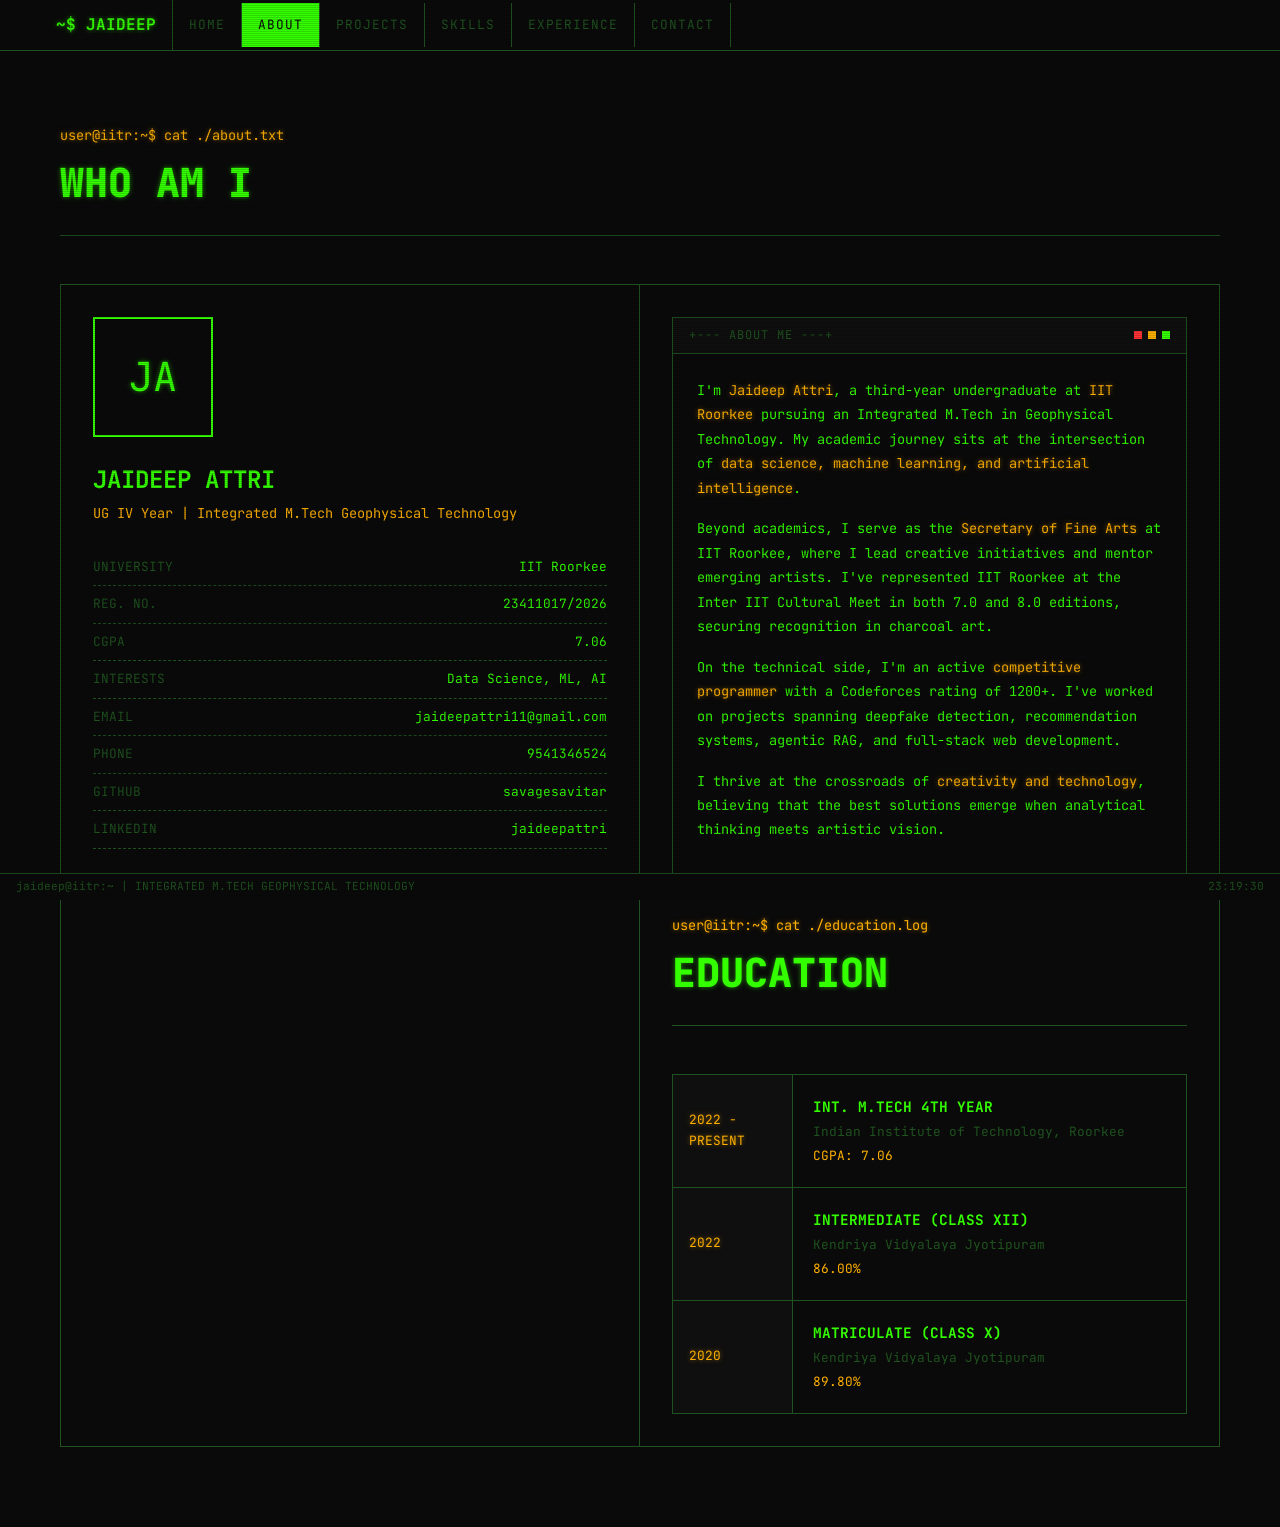
==== about.html @ a94e3000 "Initial portfolio - Terminal CLI design" ====
<!DOCTYPE html>
<html lang="en">
<head>
  <meta charset="UTF-8">
  <meta name="viewport" content="width=device-width, initial-scale=1.0">
  <title>ABOUT | Jaideep Attri</title>
  <link rel="stylesheet" href="css/style.css">
</head>
<body>
  <div class="crt-overlay"></div>

  <nav class="nav">
    <div class="nav-inner">
      <a href="index.html" class="nav-logo">~$ JAIDEEP</a>
      <ul class="nav-links">
        <li><a href="index.html">HOME</a></li>
        <li><a href="about.html" class="active">ABOUT</a></li>
        <li><a href="projects.html">PROJECTS</a></li>
        <li><a href="skills.html">SKILLS</a></li>
        <li><a href="experience.html">EXPERIENCE</a></li>
        <li><a href="contact.html">CONTACT</a></li>
      </ul>
      <button class="nav-hamburger">≡</button>
    </div>
  </nav>

  <main class="main">
    <section class="section">
      <div class="section-header">
        <div class="section-prompt">user@iitr:~$ cat ./about.txt</div>
        <h2 class="section-title">WHO AM I</h2>
        <div class="section-divider"></div>
      </div>

      <div class="about-grid">
        <div class="about-left">
          <div class="about-avatar">JA</div>
          <div class="about-name">JAIDEEP ATTRI</div>
          <div class="about-role">UG IV Year | Integrated M.Tech Geophysical Technology</div>

          <div class="about-info-row">
            <span class="about-info-label">UNIVERSITY</span>
            <span class="about-info-value">IIT Roorkee</span>
          </div>
          <div class="about-info-row">
            <span class="about-info-label">REG. NO.</span>
            <span class="about-info-value">23411017/2026</span>
          </div>
          <div class="about-info-row">
            <span class="about-info-label">CGPA</span>
            <span class="about-info-value">7.06</span>
          </div>
          <div class="about-info-row">
            <span class="about-info-label">INTERESTS</span>
            <span class="about-info-value">Data Science, ML, AI</span>
          </div>
          <div class="about-info-row">
            <span class="about-info-label">EMAIL</span>
            <span class="about-info-value">jaideepattri11@gmail.com</span>
          </div>
          <div class="about-info-row">
            <span class="about-info-label">PHONE</span>
            <span class="about-info-value">9541346524</span>
          </div>
          <div class="about-info-row">
            <span class="about-info-label">GITHUB</span>
            <a href="https://github.com/savagesavitar" target="_blank" class="about-info-value" style="text-decoration:none;">savagesavitar</a>
          </div>
          <div class="about-info-row">
            <span class="about-info-label">LINKEDIN</span>
            <a href="https://www.linkedin.com/in/jaideepattri/" target="_blank" class="about-info-value" style="text-decoration:none;">jaideepattri</a>
          </div>
        </div>

        <div class="about-right">
          <div class="card">
            <div class="card-header">
              <span class="card-header-title">+--- ABOUT ME ---+</span>
              <div class="card-header-dots"><span></span><span></span><span></span></div>
            </div>
            <div class="card-body about-text">
              <p>
                I'm <span class="highlight">Jaideep Attri</span>, a third-year undergraduate at
                <span class="highlight">IIT Roorkee</span> pursuing an Integrated M.Tech in
                Geophysical Technology. My academic journey sits at the intersection of
                <span class="highlight">data science, machine learning, and artificial intelligence</span>.
              </p>
              <p>
                Beyond academics, I serve as the <span class="highlight">Secretary of Fine Arts</span> at
                IIT Roorkee, where I lead creative initiatives and mentor emerging artists. I've represented
                IIT Roorkee at the Inter IIT Cultural Meet in both 7.0 and 8.0 editions, securing recognition
                in charcoal art.
              </p>
              <p>
                On the technical side, I'm an active <span class="highlight">competitive programmer</span>
                with a Codeforces rating of 1200+. I've worked on projects spanning deepfake detection,
                recommendation systems, agentic RAG, and full-stack web development.
              </p>
              <p>
                I thrive at the crossroads of <span class="highlight">creativity and technology</span>,
                believing that the best solutions emerge when analytical thinking meets artistic vision.
              </p>
            </div>
          </div>

          <!-- Education Section -->
          <div style="margin-top: 32px;">
            <div class="section-header">
              <div class="section-prompt">user@iitr:~$ cat ./education.log</div>
              <h2 class="section-title">EDUCATION</h2>
              <div class="section-divider"></div>
            </div>

            <div class="edu-timeline">
              <div class="edu-item">
                <div class="edu-year">2022 - PRESENT</div>
                <div class="edu-details">
                  <div class="edu-degree">Int. M.Tech 4th Year</div>
                  <div class="edu-institution">Indian Institute of Technology, Roorkee</div>
                  <div class="edu-grade">CGPA: 7.06</div>
                </div>
              </div>
              <div class="edu-item">
                <div class="edu-year">2022</div>
                <div class="edu-details">
                  <div class="edu-degree">Intermediate (Class XII)</div>
                  <div class="edu-institution">Kendriya Vidyalaya Jyotipuram</div>
                  <div class="edu-grade">86.00%</div>
                </div>
              </div>
              <div class="edu-item">
                <div class="edu-year">2020</div>
                <div class="edu-details">
                  <div class="edu-degree">Matriculate (Class X)</div>
                  <div class="edu-institution">Kendriya Vidyalaya Jyotipuram</div>
                  <div class="edu-grade">89.80%</div>
                </div>
              </div>
            </div>
          </div>
        </div>
      </div>
    </section>
  </main>

  <div class="status-line">
    <span>jaideep@iitr:~ | INTEGRATED M.TECH GEOPHYSICAL TECHNOLOGY</span>
    <span id="status-time"></span>
  </div>

  <script src="js/main.js"></script>
</body>
</html>
---- css/style.css ----
@import url('https://fonts.googleapis.com/css2?family=JetBrains+Mono:wght@100;200;300;400;500;600;700;800&family=Press+Start+2P&display=swap');

:root {
  --bg: #0a0a0a;
  --bg-alt: #0f0f0f;
  --primary: #33ff00;
  --secondary: #ffb000;
  --muted: #1f521f;
  --accent: #33ff00;
  --error: #ff3333;
  --border: #1f521f;
  --text-glow: 0 0 5px rgba(51, 255, 0, 0.5);
  --amber-glow: 0 0 5px rgba(255, 176, 0, 0.5);
}

* {
  margin: 0;
  padding: 0;
  box-sizing: border-box;
}

::selection {
  background: var(--primary);
  color: var(--bg);
}

html {
  scroll-behavior: smooth;
}

body {
  font-family: 'JetBrains Mono', monospace;
  background: var(--bg);
  color: var(--primary);
  min-height: 100vh;
  overflow-x: hidden;
  line-height: 1.6;
}

/* CRT Overlay */
.crt-overlay {
  position: fixed;
  top: 0;
  left: 0;
  width: 100%;
  height: 100%;
  pointer-events: none;
  z-index: 9999;
  background: repeating-linear-gradient(
    0deg,
    rgba(0, 0, 0, 0.15) 0px,
    rgba(0, 0, 0, 0.15) 1px,
    transparent 1px,
    transparent 2px
  );
}

/* Scrollbar */
::-webkit-scrollbar {
  width: 8px;
}

::-webkit-scrollbar-track {
  background: var(--bg);
  border-left: 1px solid var(--border);
}

::-webkit-scrollbar-thumb {
  background: var(--muted);
  border: 1px solid var(--border);
}

::-webkit-scrollbar-thumb:hover {
  background: var(--primary);
}

/* ====== NAVIGATION ====== */
.nav {
  position: fixed;
  top: 0;
  left: 0;
  width: 100%;
  background: var(--bg);
  border-bottom: 1px solid var(--border);
  z-index: 1000;
  padding: 0;
}

.nav-inner {
  max-width: 1200px;
  margin: 0 auto;
  display: flex;
  align-items: center;
  justify-content: space-between;
  padding: 0;
}

.nav-logo {
  font-size: 1rem;
  font-weight: 700;
  color: var(--primary);
  text-shadow: var(--text-glow);
  padding: 12px 16px;
  border-right: 1px solid var(--border);
  text-decoration: none;
  white-space: nowrap;
}

.nav-links {
  display: flex;
  list-style: none;
  gap: 0;
  flex: 1;
  overflow-x: auto;
}

.nav-links a {
  display: block;
  padding: 12px 16px;
  color: var(--muted);
  text-decoration: none;
  font-size: 0.8rem;
  text-transform: uppercase;
  letter-spacing: 1px;
  border-right: 1px solid var(--border);
  transition: all 0.15s;
  white-space: nowrap;
}

.nav-links a:hover,
.nav-links a.active {
  color: var(--bg);
  background: var(--primary);
  text-shadow: none;
}

.nav-hamburger {
  display: none;
  padding: 12px 16px;
  color: var(--primary);
  cursor: pointer;
  font-size: 1.2rem;
  border-left: 1px solid var(--border);
  background: none;
  border-top: none;
  border-right: none;
  border-bottom: none;
  font-family: 'JetBrains Mono', monospace;
}

/* ====== MAIN CONTENT ====== */
.main {
  margin-top: 45px;
  min-height: calc(100vh - 45px);
}

/* ====== HERO SECTION ====== */
.hero {
  min-height: calc(100vh - 45px);
  display: flex;
  align-items: center;
  justify-content: center;
  padding: 40px 20px;
  position: relative;
}

.hero-content {
  max-width: 900px;
  width: 100%;
}

.hero-prompt {
  color: var(--secondary);
  font-size: 1rem;
  margin-bottom: 8px;
  text-shadow: var(--amber-glow);
}

.hero-cmd {
  color: var(--muted);
  font-size: 0.9rem;
  margin-bottom: 24px;
}

.hero h1 {
  font-size: clamp(2rem, 6vw, 4rem);
  font-weight: 800;
  color: var(--primary);
  text-shadow: var(--text-glow);
  text-transform: uppercase;
  line-height: 1.1;
  margin-bottom: 8px;
}

.hero-subtitle {
  font-size: clamp(0.9rem, 2vw, 1.2rem);
  color: var(--secondary);
  text-shadow: var(--amber-glow);
  margin-bottom: 32px;
  min-height: 1.5em;
}

.hero-subtitle .cursor {
  display: inline-block;
  width: 10px;
  height: 1.2em;
  background: var(--secondary);
  vertical-align: text-bottom;
  animation: blink 1s step-end infinite;
}

.hero-ascii {
  font-size: clamp(0.35rem, 0.8vw, 0.65rem);
  line-height: 1.1;
  color: var(--muted);
  margin-bottom: 40px;
  white-space: pre;
  overflow: hidden;
}

.hero-stats {
  display: grid;
  grid-template-columns: repeat(auto-fit, minmax(180px, 1fr));
  gap: 0;
  margin-bottom: 40px;
  border: 1px solid var(--border);
}

.hero-stat {
  padding: 16px;
  border-right: 1px solid var(--border);
}

.hero-stat:last-child {
  border-right: none;
}

.hero-stat-label {
  font-size: 0.7rem;
  color: var(--muted);
  text-transform: uppercase;
  letter-spacing: 1px;
  margin-bottom: 4px;
}

.hero-stat-value {
  font-size: 1.1rem;
  color: var(--primary);
  text-shadow: var(--text-glow);
  font-weight: 700;
}

.hero-actions {
  display: flex;
  gap: 0;
  flex-wrap: wrap;
}

.btn {
  font-family: 'JetBrains Mono', monospace;
  font-size: 0.85rem;
  padding: 12px 24px;
  border: 1px solid var(--border);
  background: transparent;
  color: var(--primary);
  cursor: pointer;
  text-transform: uppercase;
  letter-spacing: 1px;
  text-decoration: none;
  transition: all 0.15s;
  display: inline-flex;
  align-items: center;
  gap: 8px;
}

.btn:hover {
  background: var(--primary);
  color: var(--bg);
  text-shadow: none;
}

.btn-primary {
  background: var(--primary);
  color: var(--bg);
}

.btn-primary:hover {
  background: transparent;
  color: var(--primary);
  text-shadow: var(--text-glow);
}

.btn-secondary {
  color: var(--secondary);
  border-color: var(--secondary);
}

.btn-secondary:hover {
  background: var(--secondary);
  color: var(--bg);
  text-shadow: none;
}

/* ====== SECTION LAYOUTS ====== */
.section {
  padding: 80px 20px;
  max-width: 1200px;
  margin: 0 auto;
}

.section-header {
  margin-bottom: 48px;
}

.section-prompt {
  color: var(--secondary);
  font-size: 0.85rem;
  margin-bottom: 4px;
  text-shadow: var(--amber-glow);
}

.section-title {
  font-size: clamp(1.5rem, 4vw, 2.5rem);
  font-weight: 800;
  text-transform: uppercase;
  color: var(--primary);
  text-shadow: var(--text-glow);
}

.section-divider {
  width: 100%;
  height: 1px;
  background: var(--border);
  margin: 20px 0 0 0;
}

/* ====== CARDS / WINDOWS ====== */
.card {
  border: 1px solid var(--border);
  background: var(--bg);
  transition: border-color 0.15s;
}

.card:hover {
  border-color: var(--primary);
}

.card-header {
  padding: 8px 16px;
  border-bottom: 1px solid var(--border);
  background: var(--bg-alt);
  display: flex;
  align-items: center;
  justify-content: space-between;
}

.card-header-title {
  font-size: 0.75rem;
  color: var(--muted);
  text-transform: uppercase;
  letter-spacing: 1px;
}

.card-header-dots {
  display: flex;
  gap: 6px;
}

.card-header-dots span {
  width: 8px;
  height: 8px;
  border: 1px solid var(--border);
}

.card-header-dots span:nth-child(1) { background: var(--error); border-color: var(--error); }
.card-header-dots span:nth-child(2) { background: var(--secondary); border-color: var(--secondary); }
.card-header-dots span:nth-child(3) { background: var(--primary); border-color: var(--primary); }

.card-body {
  padding: 24px;
}

/* ====== ABOUT PAGE ====== */
.about-grid {
  display: grid;
  grid-template-columns: 1fr 1fr;
  gap: 0;
  border: 1px solid var(--border);
}

.about-left {
  border-right: 1px solid var(--border);
  padding: 32px;
}

.about-right {
  padding: 32px;
}

.about-avatar {
  width: 120px;
  height: 120px;
  border: 2px solid var(--primary);
  display: flex;
  align-items: center;
  justify-content: center;
  font-size: 2.5rem;
  color: var(--primary);
  text-shadow: var(--text-glow);
  margin-bottom: 24px;
}

.about-name {
  font-size: 1.5rem;
  font-weight: 700;
  text-transform: uppercase;
  margin-bottom: 4px;
}

.about-role {
  color: var(--secondary);
  font-size: 0.85rem;
  margin-bottom: 24px;
}

.about-info-row {
  display: flex;
  justify-content: space-between;
  padding: 8px 0;
  border-bottom: 1px dashed var(--border);
  font-size: 0.8rem;
}

.about-info-label {
  color: var(--muted);
}

.about-info-value {
  color: var(--primary);
}

.about-text {
  font-size: 0.85rem;
  line-height: 1.8;
  color: var(--primary);
}

.about-text p {
  margin-bottom: 16px;
}

.about-text .highlight {
  color: var(--secondary);
  text-shadow: var(--amber-glow);
}

/* ====== EDUCATION ====== */
.edu-timeline {
  border: 1px solid var(--border);
}

.edu-item {
  display: grid;
  grid-template-columns: 120px 1fr;
  border-bottom: 1px solid var(--border);
}

.edu-item:last-child {
  border-bottom: none;
}

.edu-year {
  padding: 20px 16px;
  border-right: 1px solid var(--border);
  background: var(--bg-alt);
  font-size: 0.8rem;
  color: var(--secondary);
  text-shadow: var(--amber-glow);
  display: flex;
  align-items: center;
}

.edu-details {
  padding: 20px;
}

.edu-degree {
  font-weight: 700;
  font-size: 0.9rem;
  text-transform: uppercase;
  margin-bottom: 4px;
}

.edu-institution {
  font-size: 0.8rem;
  color: var(--muted);
  margin-bottom: 4px;
}

.edu-grade {
  font-size: 0.8rem;
  color: var(--secondary);
}

/* ====== PROJECTS ====== */
.projects-grid {
  display: grid;
  grid-template-columns: repeat(auto-fit, minmax(350px, 1fr));
  gap: 0;
  border: 1px solid var(--border);
}

.project-card {
  border: 1px solid var(--border);
  margin: -1px;
  transition: all 0.15s;
  cursor: pointer;
}

.project-card:hover {
  background: var(--bg-alt);
  border-color: var(--primary);
  z-index: 1;
  position: relative;
}

.project-card-header {
  padding: 12px 16px;
  border-bottom: 1px solid var(--border);
  display: flex;
  justify-content: space-between;
  align-items: center;
}

.project-tag {
  font-size: 0.65rem;
  padding: 2px 8px;
  border: 1px solid var(--border);
  color: var(--muted);
  text-transform: uppercase;
}

.project-tag.active {
  border-color: var(--primary);
  color: var(--primary);
}

.project-card-body {
  padding: 20px;
}

.project-title {
  font-size: 1rem;
  font-weight: 700;
  text-transform: uppercase;
  margin-bottom: 8px;
  color: var(--primary);
}

.project-org {
  font-size: 0.75rem;
  color: var(--secondary);
  margin-bottom: 12px;
}

.project-desc {
  font-size: 0.8rem;
  color: var(--muted);
  line-height: 1.6;
  margin-bottom: 16px;
}

.project-tech {
  display: flex;
  flex-wrap: wrap;
  gap: 0;
}

.project-tech span {
  font-size: 0.65rem;
  padding: 4px 10px;
  border: 1px solid var(--border);
  color: var(--primary);
}

/* ====== SKILLS ====== */
.skills-container {
  border: 1px solid var(--border);
}

.skill-category {
  border-bottom: 1px solid var(--border);
}

.skill-category:last-child {
  border-bottom: none;
}

.skill-category-header {
  padding: 16px 20px;
  display: flex;
  justify-content: space-between;
  align-items: center;
  cursor: pointer;
  transition: background 0.15s;
}

.skill-category-header:hover {
  background: var(--bg-alt);
}

.skill-category-title {
  font-size: 0.9rem;
  font-weight: 700;
  text-transform: uppercase;
}

.skill-category-toggle {
  color: var(--muted);
  transition: transform 0.2s;
}

.skill-category-toggle.open {
  transform: rotate(90deg);
}

.skill-category-body {
  padding: 0 20px 20px;
  display: grid;
  grid-template-columns: repeat(auto-fill, minmax(200px, 1fr));
  gap: 0;
}

.skill-item {
  padding: 12px 16px;
  border: 1px solid var(--border);
  margin: -1px;
  display: flex;
  align-items: center;
  gap: 12px;
  transition: all 0.15s;
}

.skill-item:hover {
  background: var(--bg-alt);
  border-color: var(--primary);
  z-index: 1;
  position: relative;
}

.skill-icon {
  color: var(--primary);
  font-size: 0.9rem;
}

.skill-name {
  font-size: 0.8rem;
}

.skill-bar-container {
  margin-top: 4px;
  height: 3px;
  background: var(--border);
  width: 100%;
}

.skill-bar {
  height: 100%;
  background: var(--primary);
  box-shadow: var(--text-glow);
  transition: width 1s ease-out;
}

/* ====== EXPERIENCE / POSITIONS ====== */
.exp-list {
  border: 1px solid var(--border);
}

.exp-item {
  border-bottom: 1px solid var(--border);
  padding: 24px;
  transition: background 0.15s;
}

.exp-item:last-child {
  border-bottom: none;
}

.exp-item:hover {
  background: var(--bg-alt);
}

.exp-header {
  display: flex;
  justify-content: space-between;
  align-items: flex-start;
  margin-bottom: 8px;
  flex-wrap: wrap;
  gap: 8px;
}

.exp-role {
  font-weight: 700;
  font-size: 0.95rem;
  text-transform: uppercase;
}

.exp-org {
  font-size: 0.8rem;
  color: var(--secondary);
  text-shadow: var(--amber-glow);
}

.exp-date {
  font-size: 0.75rem;
  color: var(--muted);
}

.exp-desc {
  font-size: 0.8rem;
  line-height: 1.7;
  color: var(--muted);
}

/* ====== AWARDS ====== */
.awards-list {
  border: 1px solid var(--border);
}

.award-item {
  padding: 16px 20px;
  border-bottom: 1px solid var(--border);
  display: flex;
  align-items: center;
  gap: 16px;
  transition: background 0.15s;
}

.award-item:last-child {
  border-bottom: none;
}

.award-item:hover {
  background: var(--bg-alt);
}

.award-icon {
  color: var(--secondary);
  font-size: 1rem;
  min-width: 24px;
  text-align: center;
}

.award-text {
  font-size: 0.85rem;
}

/* ====== CONTACT ====== */
.contact-grid {
  display: grid;
  grid-template-columns: 1fr 1fr;
  gap: 0;
  border: 1px solid var(--border);
}

.contact-info {
  border-right: 1px solid var(--border);
  padding: 32px;
}

.contact-form-wrap {
  padding: 32px;
}

.contact-item {
  display: flex;
  gap: 16px;
  padding: 16px 0;
  border-bottom: 1px dashed var(--border);
  align-items: flex-start;
}

.contact-item:last-child {
  border-bottom: none;
}

.contact-item-icon {
  color: var(--primary);
  min-width: 20px;
  text-align: center;
}

.contact-item-label {
  font-size: 0.7rem;
  color: var(--muted);
  text-transform: uppercase;
  letter-spacing: 1px;
  margin-bottom: 2px;
}

.contact-item-value {
  font-size: 0.85rem;
  color: var(--primary);
  text-decoration: none;
  transition: color 0.15s;
}

.contact-item-value:hover {
  color: var(--secondary);
}

.form-group {
  margin-bottom: 20px;
}

.form-label {
  display: block;
  font-size: 0.7rem;
  color: var(--muted);
  text-transform: uppercase;
  letter-spacing: 1px;
  margin-bottom: 8px;
}

.form-input,
.form-textarea {
  width: 100%;
  font-family: 'JetBrains Mono', monospace;
  font-size: 0.85rem;
  padding: 12px 16px;
  background: var(--bg-alt);
  border: 1px solid var(--border);
  color: var(--primary);
  outline: none;
  transition: border-color 0.15s;
}

.form-input:focus,
.form-textarea:focus {
  border-color: var(--primary);
}

.form-textarea {
  min-height: 120px;
  resize: vertical;
}

.form-prompt {
  font-size: 0.8rem;
  color: var(--muted);
  margin-bottom: 4px;
}

/* ====== FOOTER ====== */
.footer {
  border-top: 1px solid var(--border);
  padding: 24px 20px;
  text-align: center;
  font-size: 0.75rem;
  color: var(--muted);
}

.footer a {
  color: var(--primary);
  text-decoration: none;
}

.footer a:hover {
  color: var(--secondary);
}

/* ====== PROGRESS BAR UTILITY ====== */
.progress-bar {
  font-size: 0.75rem;
  color: var(--muted);
}

.progress-bar-fill {
  display: inline;
  color: var(--primary);
}

/* ====== TYPING ANIMATION ====== */
@keyframes blink {
  0%, 100% { opacity: 1; }
  50% { opacity: 0; }
}

@keyframes typing {
  from { width: 0; }
  to { width: 100%; }
}

@keyframes glitch {
  0% { transform: translate(0); }
  20% { transform: translate(-2px, 2px); }
  40% { transform: translate(-2px, -2px); }
  60% { transform: translate(2px, 2px); }
  80% { transform: translate(2px, -2px); }
  100% { transform: translate(0); }
}

/* Hero Name ASCII Art */
.hero-name-ascii {
  font-size: clamp(0.3rem, 0.65vw, 0.55rem);
  line-height: 1.15;
  color: var(--primary);
  margin-bottom: 24px;
  white-space: pre;
  overflow: hidden;
  text-shadow: var(--text-glow);
}

@keyframes nameFlicker {
  0%, 100% { opacity: 1; }
  4% { opacity: 0.88; }
  8% { opacity: 1; }
  50% { opacity: 1; }
  52% { opacity: 0.92; }
  54% { opacity: 1; }
  80% { opacity: 1; }
  81% { opacity: 0.85; }
  82% { opacity: 1; }
}

.glitch-hover:hover {
  animation: glitch 0.3s ease-in-out;
}

/* ====== ASCII ART SECTION ====== */
.ascii-art {
  font-size: 0.5rem;
  line-height: 1;
  color: var(--muted);
  white-space: pre;
  overflow: hidden;
}

/* ====== TABS ====== */
.tabs {
  display: flex;
  border-bottom: 1px solid var(--border);
}

.tab {
  padding: 12px 24px;
  font-family: 'JetBrains Mono', monospace;
  font-size: 0.8rem;
  background: none;
  border: none;
  border-bottom: 2px solid transparent;
  color: var(--muted);
  cursor: pointer;
  text-transform: uppercase;
  transition: all 0.15s;
}

.tab:hover {
  color: var(--primary);
}

.tab.active {
  color: var(--primary);
  border-bottom-color: var(--primary);
  text-shadow: var(--text-glow);
}

.tab-content {
  display: none;
  padding: 24px 0;
}

.tab-content.active {
  display: block;
}

/* ====== STATUS LINE ====== */
.status-line {
  position: fixed;
  bottom: 0;
  left: 0;
  width: 100%;
  background: var(--bg);
  border-top: 1px solid var(--border);
  padding: 4px 16px;
  font-size: 0.7rem;
  display: flex;
  justify-content: space-between;
  z-index: 1000;
  color: var(--muted);
}

.status-line .online {
  color: var(--primary);
}

/* ====== MOBILE RESPONSIVE ====== */
@media (max-width: 768px) {
  .nav-links {
    display: none;
    position: absolute;
    top: 45px;
    left: 0;
    width: 100%;
    background: var(--bg);
    border-bottom: 1px solid var(--border);
    flex-direction: column;
  }

  .nav-links.open {
    display: flex;
  }

  .nav-links a {
    border-right: none;
    border-bottom: 1px solid var(--border);
  }

  .nav-hamburger {
    display: block;
  }

  .about-grid,
  .contact-grid {
    grid-template-columns: 1fr;
  }

  .about-left {
    border-right: none;
    border-bottom: 1px solid var(--border);
  }

  .contact-info {
    border-right: none;
    border-bottom: 1px solid var(--border);
  }

  .projects-grid {
    grid-template-columns: 1fr;
  }

  .hero-stats {
    grid-template-columns: 1fr 1fr;
  }

  .hero-stat {
    border-right: none;
  }

  .edu-item {
    grid-template-columns: 1fr;
  }

  .edu-year {
    border-right: none;
    border-bottom: 1px solid var(--border);
  }

  .status-line {
    display: none;
  }

  .hero {
    padding: 20px 16px;
  }

  .section {
    padding: 40px 16px;
  }
}

/* ====== PAGE TRANSITION ====== */
.page-enter {
  opacity: 0;
  transform: translateY(10px);
}

.page-enter-active {
  opacity: 1;
  transform: translateY(0);
  transition: opacity 0.3s, transform 0.3s;
}

/* ====== MODAL ====== */
.modal-overlay {
  display: none;
  position: fixed;
  top: 0;
  left: 0;
  width: 100%;
  height: 100%;
  background: rgba(0, 0, 0, 0.85);
  z-index: 2000;
  align-items: center;
  justify-content: center;
}

.modal-overlay.open {
  display: flex;
}

.modal {
  border: 1px solid var(--primary);
  background: var(--bg);
  max-width: 700px;
  width: 90%;
  max-height: 80vh;
  overflow-y: auto;
}

.modal-header {
  padding: 12px 16px;
  border-bottom: 1px solid var(--border);
  display: flex;
  justify-content: space-between;
  align-items: center;
  background: var(--bg-alt);
}

.modal-title {
  font-size: 0.8rem;
  text-transform: uppercase;
}

.modal-close {
  background: none;
  border: 1px solid var(--border);
  color: var(--primary);
  cursor: pointer;
  font-family: 'JetBrains Mono', monospace;
  font-size: 0.8rem;
  padding: 2px 8px;
}

.modal-close:hover {
  background: var(--error);
  border-color: var(--error);
  color: var(--bg);
}

.modal-body {
  padding: 24px;
}

.modal-body p {
  font-size: 0.85rem;
  line-height: 1.8;
  margin-bottom: 12px;
}

.modal-body .modal-tech {
  margin-top: 16px;
  display: flex;
  flex-wrap: wrap;
  gap: 0;
}

.modal-body .modal-tech span {
  font-size: 0.7rem;
  padding: 4px 12px;
  border: 1px solid var(--border);
  color: var(--primary);
}
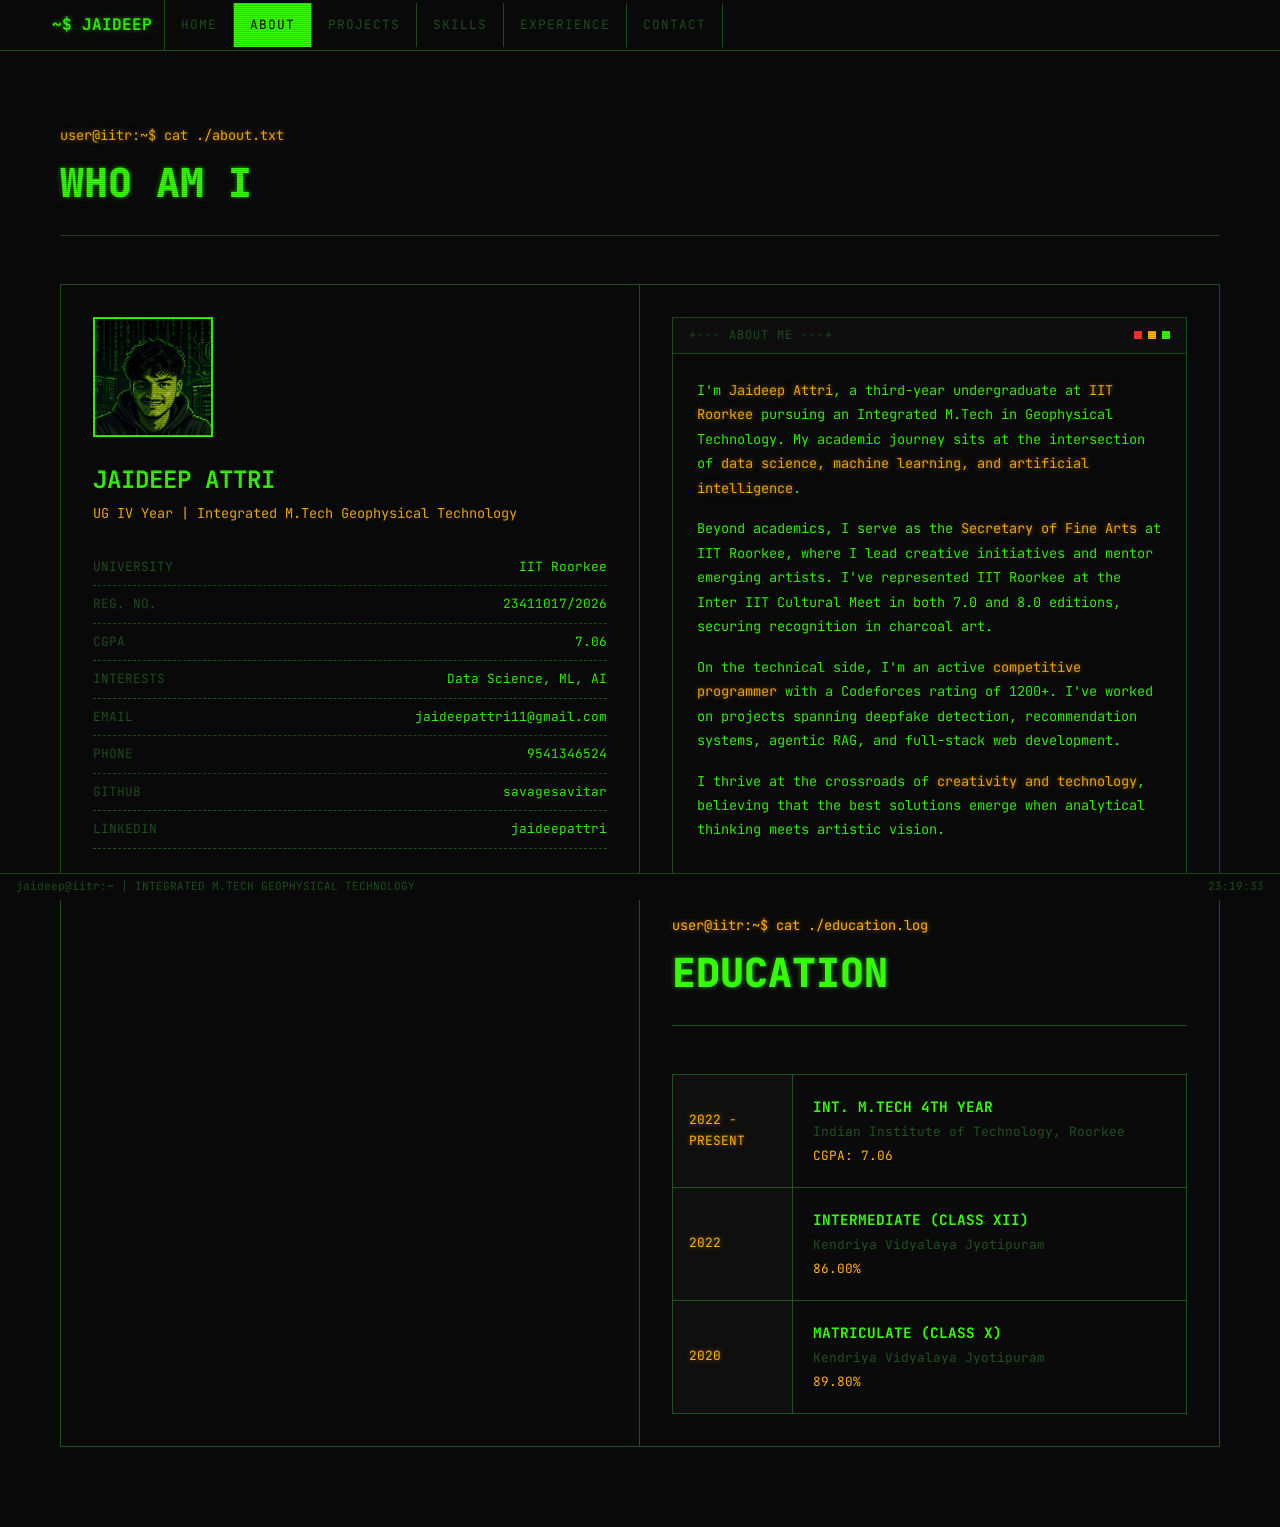
==== commit a949e234: "Mobile nav fixed, profile photo, better responsive" ====
--- a/about.html
+++ b/about.html
@@ -20,7 +20,6 @@
         <li><a href="experience.html">EXPERIENCE</a></li>
         <li><a href="contact.html">CONTACT</a></li>
       </ul>
-      <button class="nav-hamburger">≡</button>
     </div>
   </nav>
 
@@ -34,7 +33,9 @@
 
       <div class="about-grid">
         <div class="about-left">
-          <div class="about-avatar">JA</div>
+          <div class="about-avatar">
+            <img src="profile_photo.jpeg" alt="Jaideep Attri" style="width:100%;height:100%;object-fit:cover;">
+          </div>
           <div class="about-name">JAIDEEP ATTRI</div>
           <div class="about-role">UG IV Year | Integrated M.Tech Geophysical Technology</div>
 
--- a/css/style.css
+++ b/css/style.css
@@ -100,10 +100,11 @@
   font-weight: 700;
   color: var(--primary);
   text-shadow: var(--text-glow);
-  padding: 12px 16px;
+  padding: 12px 12px;
   border-right: 1px solid var(--border);
   text-decoration: none;
   white-space: nowrap;
+  flex-shrink: 0;
 }
 
 .nav-links {
@@ -112,6 +113,12 @@
   gap: 0;
   flex: 1;
   overflow-x: auto;
+  -webkit-overflow-scrolling: touch;
+  scrollbar-width: none;
+}
+
+.nav-links::-webkit-scrollbar {
+  display: none;
 }
 
 .nav-links a {
@@ -401,12 +408,7 @@
   width: 120px;
   height: 120px;
   border: 2px solid var(--primary);
-  display: flex;
-  align-items: center;
-  justify-content: center;
-  font-size: 2.5rem;
-  color: var(--primary);
-  text-shadow: var(--text-glow);
+  overflow: hidden;
   margin-bottom: 24px;
 }
 
@@ -997,27 +999,24 @@
 /* ====== MOBILE RESPONSIVE ====== */
 @media (max-width: 768px) {
   .nav-links {
+    display: flex;
+    overflow-x: auto;
+    -webkit-overflow-scrolling: touch;
+    scrollbar-width: none;
+  }
+
+  .nav-links::-webkit-scrollbar {
     display: none;
-    position: absolute;
-    top: 45px;
-    left: 0;
-    width: 100%;
-    background: var(--bg);
-    border-bottom: 1px solid var(--border);
-    flex-direction: column;
-  }
-
-  .nav-links.open {
-    display: flex;
   }
 
   .nav-links a {
-    border-right: none;
-    border-bottom: 1px solid var(--border);
+    font-size: 0.65rem;
+    padding: 12px 10px;
+    border-right: 1px solid var(--border);
   }
 
   .nav-hamburger {
-    display: block;
+    display: none;
   }
 
   .about-grid,
@@ -1066,6 +1065,34 @@
 
   .section {
     padding: 40px 16px;
+  }
+
+  .hero-actions {
+    flex-direction: column;
+  }
+
+  .hero-actions .btn {
+    width: 100%;
+    justify-content: center;
+  }
+
+  .about-avatar {
+    width: 100px;
+    height: 100px;
+    font-size: 2rem;
+  }
+
+  .skill-category-body {
+    grid-template-columns: 1fr;
+  }
+
+  .modal {
+    width: 95%;
+  }
+
+  .hero-name-ascii {
+    font-size: clamp(0.18rem, 2.8vw, 0.4rem);
+    overflow-x: auto;
   }
 }
 
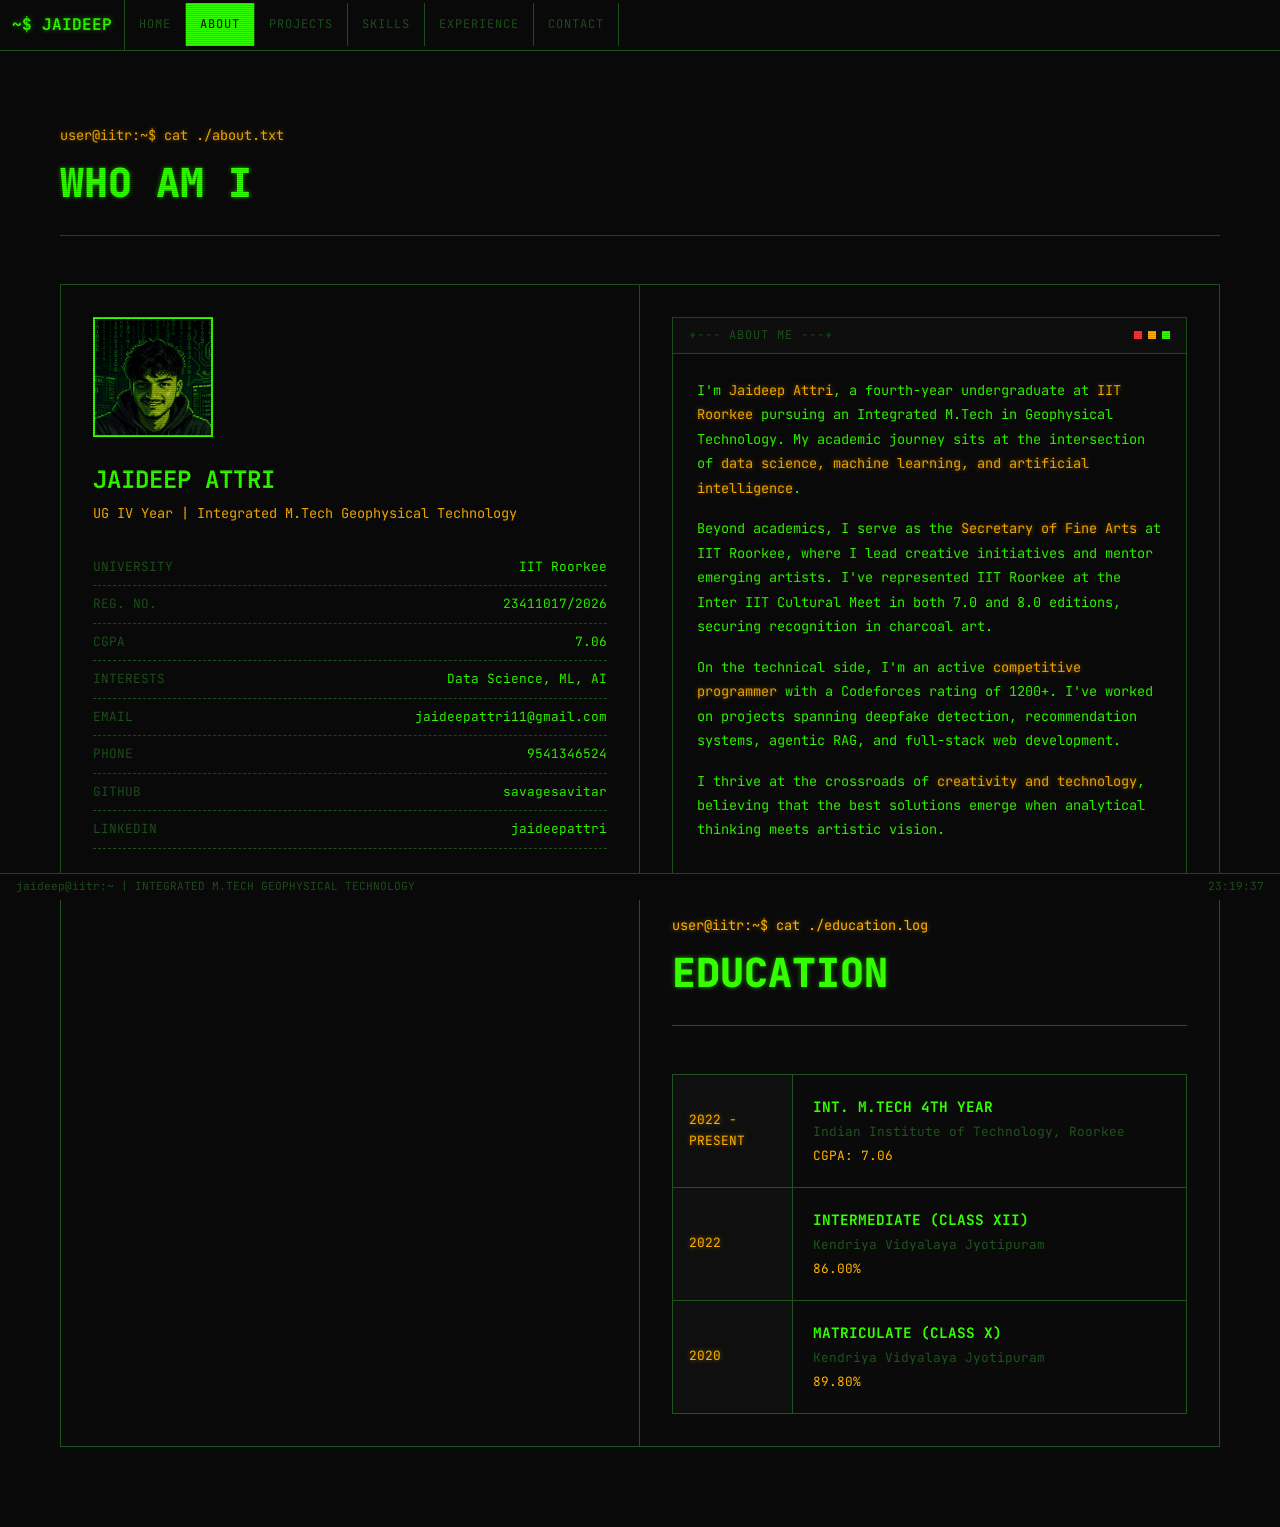
==== commit 7b6b91fa: "Update to fourth year in about description" ====
--- a/about.html
+++ b/about.html
@@ -81,7 +81,7 @@
             </div>
             <div class="card-body about-text">
               <p>
-                I'm <span class="highlight">Jaideep Attri</span>, a third-year undergraduate at
+                I'm <span class="highlight">Jaideep Attri</span>, a fourth-year undergraduate at
                 <span class="highlight">IIT Roorkee</span> pursuing an Integrated M.Tech in
                 Geophysical Technology. My academic journey sits at the intersection of
                 <span class="highlight">data science, machine learning, and artificial intelligence</span>.
--- a/css/style.css
+++ b/css/style.css
@@ -87,11 +87,8 @@
 }
 
 .nav-inner {
-  max-width: 1200px;
-  margin: 0 auto;
   display: flex;
   align-items: center;
-  justify-content: space-between;
   padding: 0;
 }
 
@@ -111,27 +108,33 @@
   display: flex;
   list-style: none;
   gap: 0;
-  flex: 1;
   overflow-x: auto;
   -webkit-overflow-scrolling: touch;
   scrollbar-width: none;
+  flex-shrink: 1;
+  min-width: 0;
 }
 
 .nav-links::-webkit-scrollbar {
   display: none;
 }
 
+.nav-links li {
+  flex-shrink: 0;
+}
+
 .nav-links a {
   display: block;
-  padding: 12px 16px;
+  padding: 12px 14px;
   color: var(--muted);
   text-decoration: none;
-  font-size: 0.8rem;
+  font-size: 0.75rem;
   text-transform: uppercase;
   letter-spacing: 1px;
   border-right: 1px solid var(--border);
   transition: all 0.15s;
   white-space: nowrap;
+  flex-shrink: 0;
 }
 
 .nav-links a:hover,
@@ -410,6 +413,14 @@
   border: 2px solid var(--primary);
   overflow: hidden;
   margin-bottom: 24px;
+  flex-shrink: 0;
+}
+
+.about-avatar img {
+  width: 100%;
+  height: 100%;
+  object-fit: cover;
+  display: block;
 }
 
 .about-name {
@@ -998,25 +1009,26 @@
 
 /* ====== MOBILE RESPONSIVE ====== */
 @media (max-width: 768px) {
+  .nav-inner {
+    width: 100%;
+  }
+
   .nav-links {
     display: flex;
     overflow-x: auto;
     -webkit-overflow-scrolling: touch;
-    scrollbar-width: none;
-  }
-
-  .nav-links::-webkit-scrollbar {
-    display: none;
   }
 
   .nav-links a {
     font-size: 0.65rem;
     padding: 12px 10px;
-    border-right: 1px solid var(--border);
-  }
-
-  .nav-hamburger {
-    display: none;
+    min-width: fit-content;
+  }
+
+  .nav-logo {
+    font-size: 0.8rem;
+    padding: 12px 8px;
+    flex-shrink: 0;
   }
 
   .about-grid,
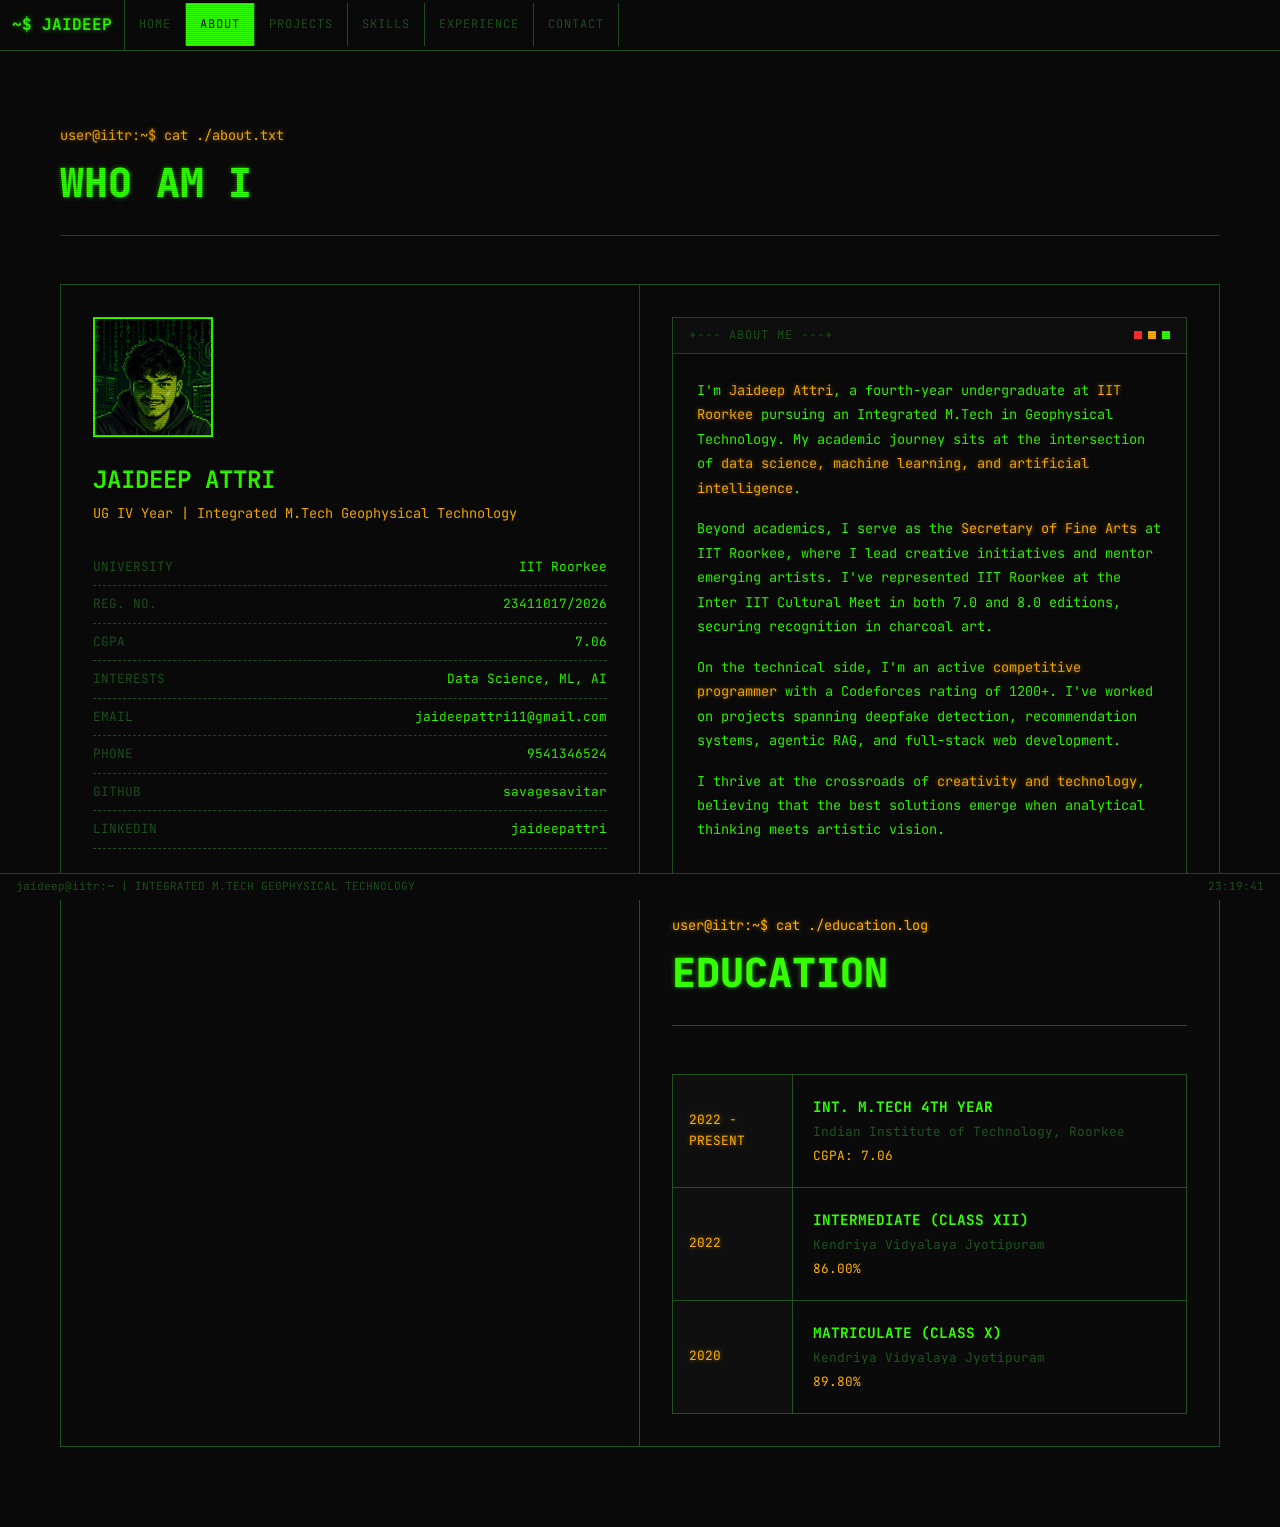
==== commit abac06a0: "Add favicon with profile photo to all pages" ====
--- a/about.html
+++ b/about.html
@@ -4,6 +4,7 @@
   <meta charset="UTF-8">
   <meta name="viewport" content="width=device-width, initial-scale=1.0">
   <title>ABOUT | Jaideep Attri</title>
+  <link rel="icon" type="image/png" href="favicon-32x32.png">
   <link rel="stylesheet" href="css/style.css">
 </head>
 <body>
